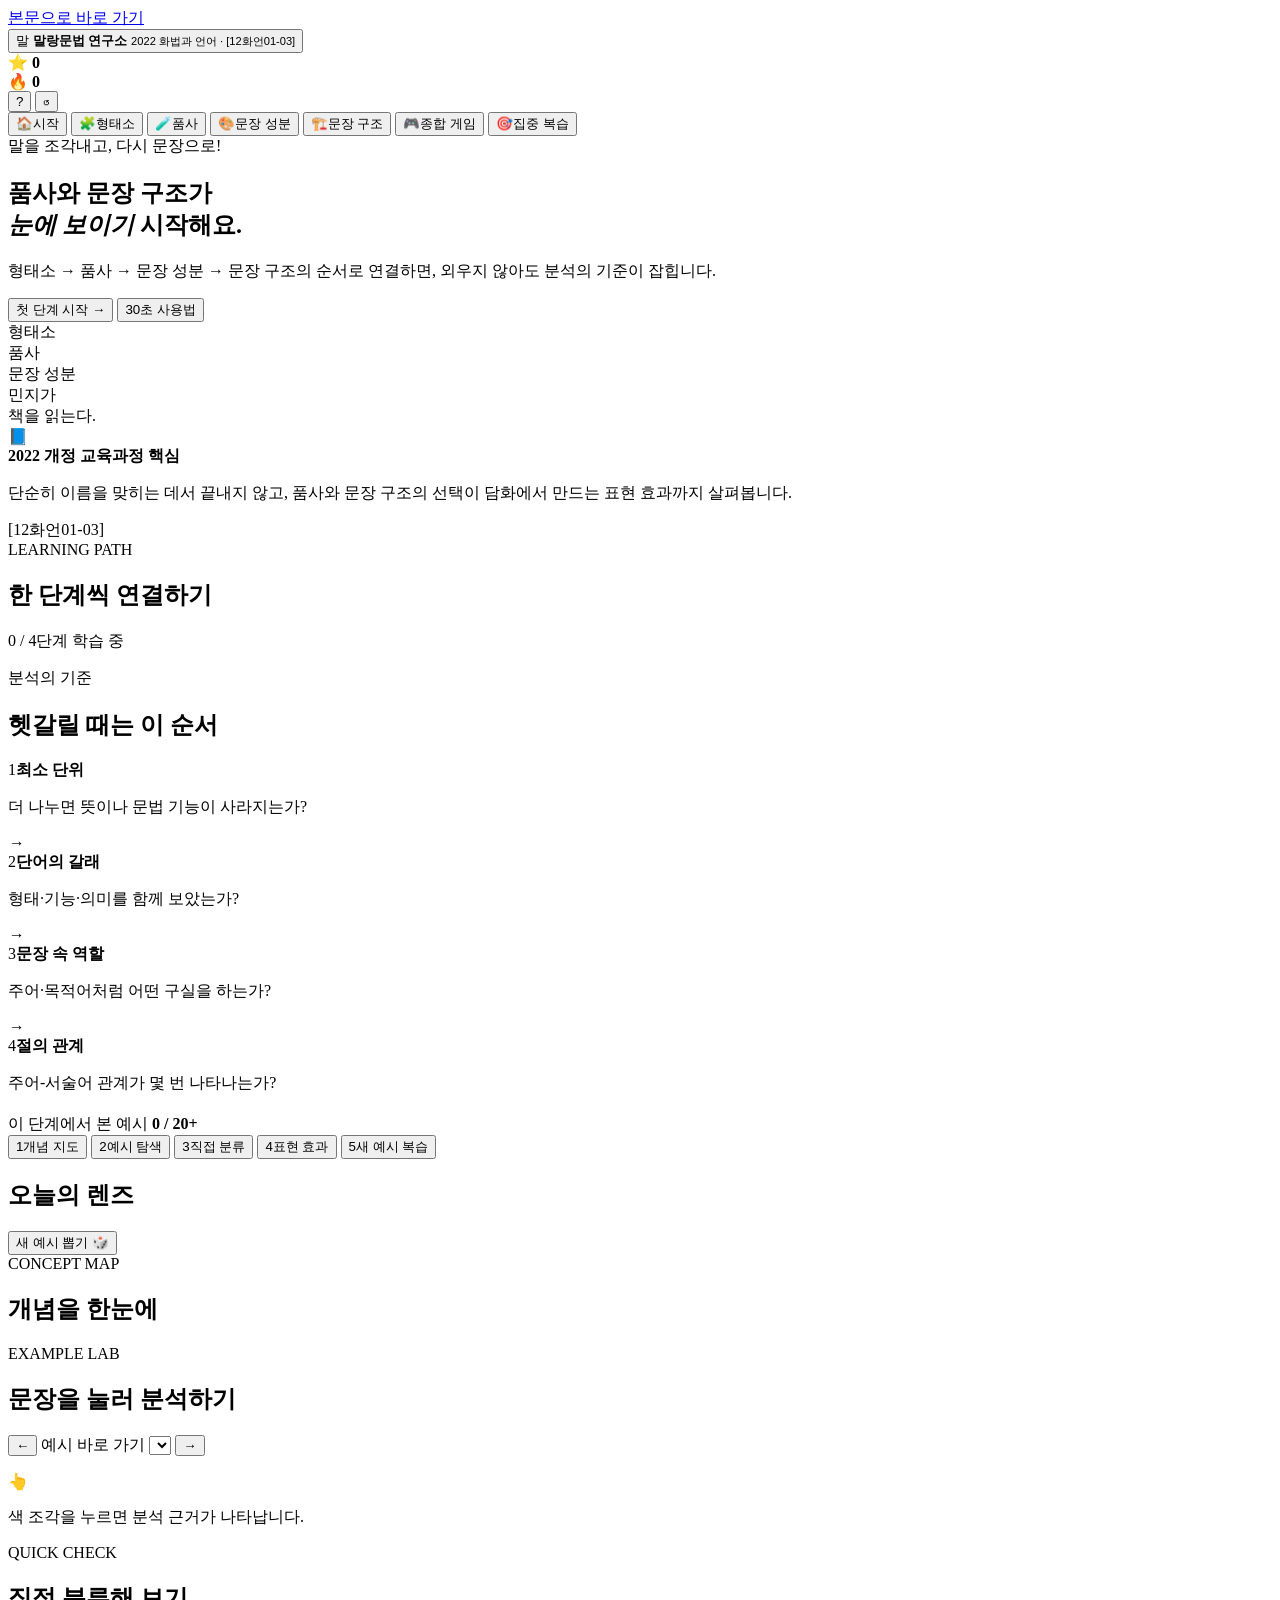
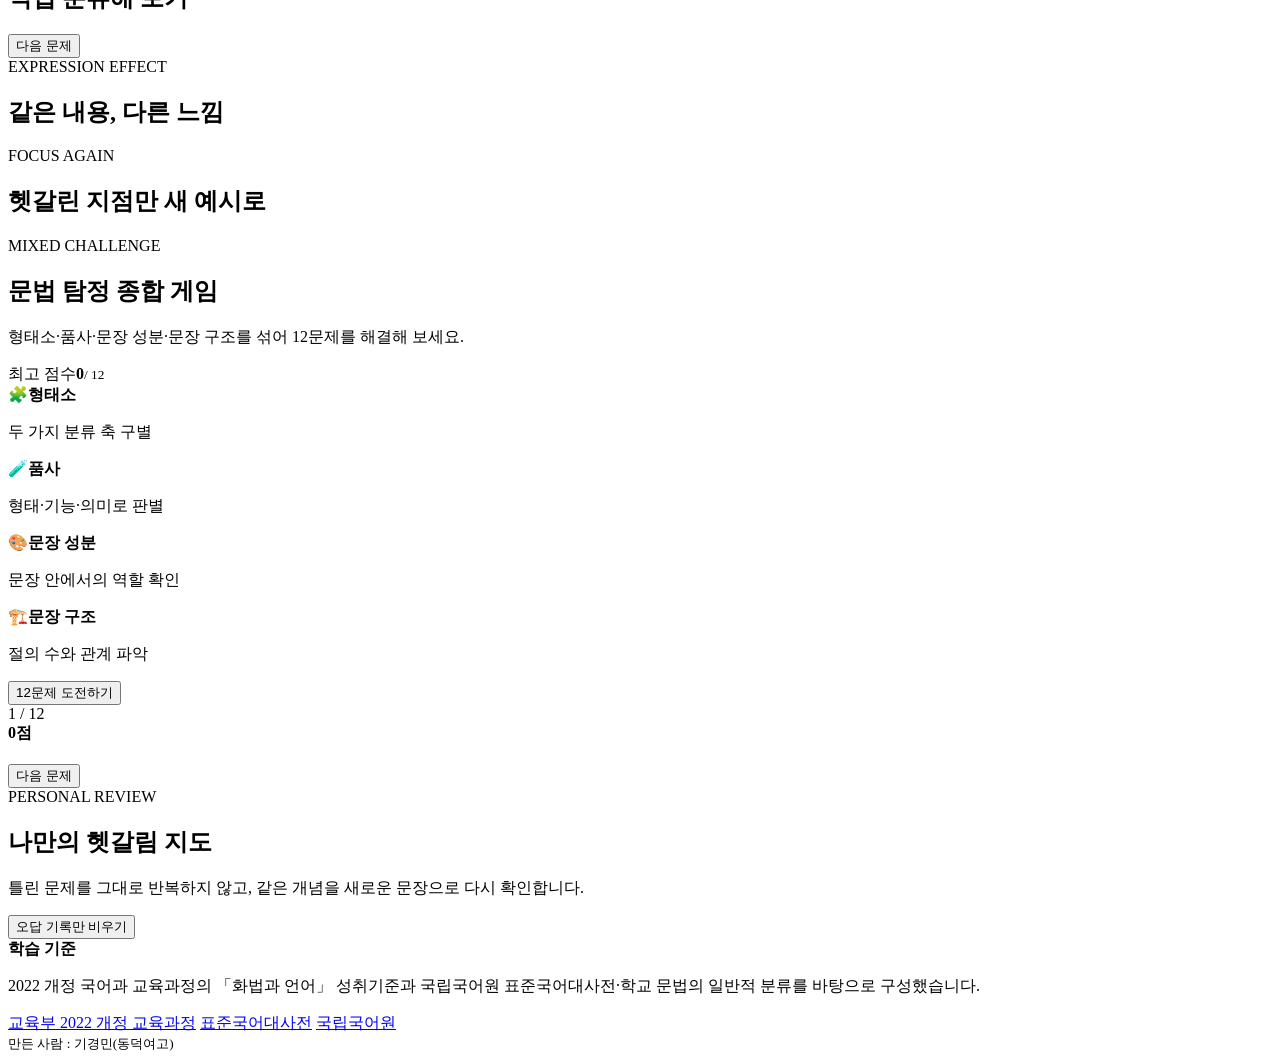
==== korean-grammar-lab/index.html @ 830d1e9d "Add Korean grammar lab interface" ====
<!doctype html>
<html lang="ko">
<head>
  <meta charset="utf-8">
  <meta name="viewport" content="width=device-width, initial-scale=1, viewport-fit=cover">
  <meta name="theme-color" content="#7c5cff">
  <meta name="description" content="2022 개정 교육과정에 맞춰 형태소·품사·문장 성분·문장 구조를 단계별로 익히는 인터랙티브 국어 문법 학습 앱">
  <title>말랑문법 연구소 | 품사와 문장 구조</title>
  <link rel="stylesheet" href="style.css">
  <script src="script.js" defer></script>
</head>
<body>
  <a class="skip-link" href="#mainContent">본문으로 바로 가기</a>

  <div class="app-shell">
    <header class="topbar">
      <button class="brand" type="button" data-view="home" aria-label="말랑문법 연구소 홈으로 이동">
        <span class="brand-mark" aria-hidden="true">말</span>
        <span>
          <strong>말랑문법 연구소</strong>
          <small>2022 화법과 언어 · [12화언01-03]</small>
        </span>
      </button>

      <div class="topbar-actions">
        <div class="mini-stat" aria-label="현재 획득한 별">
          <span aria-hidden="true">⭐</span>
          <strong id="starCount">0</strong>
        </div>
        <div class="mini-stat" aria-label="연속 정답 수">
          <span aria-hidden="true">🔥</span>
          <strong id="streakCount">0</strong>
        </div>
        <button class="icon-button" id="tutorialButton" type="button" aria-label="사용 방법 보기" title="사용 방법">?</button>
        <button class="icon-button" id="resetButton" type="button" aria-label="학습 기록 초기화" title="학습 기록 초기화">↺</button>
      </div>
    </header>

    <nav class="stage-nav" aria-label="학습 단계">
      <button class="stage-tab is-active" type="button" data-view="home">
        <span aria-hidden="true">🏠</span><span>시작</span>
      </button>
      <button class="stage-tab" type="button" data-stage="morpheme">
        <span aria-hidden="true">🧩</span><span>형태소</span>
      </button>
      <button class="stage-tab" type="button" data-stage="pos">
        <span aria-hidden="true">🧪</span><span>품사</span>
      </button>
      <button class="stage-tab" type="button" data-stage="component">
        <span aria-hidden="true">🎨</span><span>문장 성분</span>
      </button>
      <button class="stage-tab" type="button" data-stage="structure">
        <span aria-hidden="true">🏗️</span><span>문장 구조</span>
      </button>
      <button class="stage-tab" type="button" data-view="quiz">
        <span aria-hidden="true">🎮</span><span>종합 게임</span>
      </button>
      <button class="stage-tab" type="button" data-view="review">
        <span aria-hidden="true">🎯</span><span>집중 복습</span>
      </button>
    </nav>

    <main id="mainContent" tabindex="-1">
      <!-- 홈: 학습 목표와 전체 흐름을 짧고 시각적으로 안내합니다. -->
      <section class="view is-visible" id="homeView" data-view-panel="home">
        <div class="hero-card">
          <div class="hero-copy">
            <span class="eyebrow">말을 조각내고, 다시 문장으로!</span>
            <h1>품사와 문장 구조가<br><em>눈에 보이기</em> 시작해요.</h1>
            <p>형태소 → 품사 → 문장 성분 → 문장 구조의 순서로 연결하면, 외우지 않아도 분석의 기준이 잡힙니다.</p>
            <div class="hero-actions">
              <button class="primary-button" id="startLearningButton" type="button">첫 단계 시작 <span aria-hidden="true">→</span></button>
              <button class="secondary-button" id="openTutorialButton" type="button">30초 사용법</button>
            </div>
          </div>
          <div class="hero-visual" aria-label="형태소가 품사와 문장 성분을 거쳐 문장 구조로 연결되는 그림">
            <div class="orbit orbit-one">형태소</div>
            <div class="orbit orbit-two">품사</div>
            <div class="orbit orbit-three">문장 성분</div>
            <div class="core-sentence">민지가<br>책을 읽는다.</div>
          </div>
        </div>

        <div class="curriculum-banner">
          <span class="banner-icon" aria-hidden="true">📘</span>
          <div>
            <strong>2022 개정 교육과정 핵심</strong>
            <p>단순히 이름을 맞히는 데서 끝내지 않고, 품사와 문장 구조의 선택이 담화에서 만드는 표현 효과까지 살펴봅니다.</p>
          </div>
          <span class="standard-code">[12화언01-03]</span>
        </div>

        <section class="path-section" aria-labelledby="pathTitle">
          <div class="section-heading">
            <div>
              <span class="eyebrow">LEARNING PATH</span>
              <h2 id="pathTitle">한 단계씩 연결하기</h2>
            </div>
            <p id="overallProgressText">0 / 4단계 학습 중</p>
          </div>
          <div class="path-grid" id="pathGrid"></div>
        </section>

        <section class="quick-rules" aria-labelledby="ruleTitle">
          <div class="section-heading compact">
            <div>
              <span class="eyebrow">분석의 기준</span>
              <h2 id="ruleTitle">헷갈릴 때는 이 순서</h2>
            </div>
          </div>
          <div class="rule-flow">
            <article><span>1</span><strong>최소 단위</strong><p>더 나누면 뜻이나 문법 기능이 사라지는가?</p></article>
            <i aria-hidden="true">→</i>
            <article><span>2</span><strong>단어의 갈래</strong><p>형태·기능·의미를 함께 보았는가?</p></article>
            <i aria-hidden="true">→</i>
            <article><span>3</span><strong>문장 속 역할</strong><p>주어·목적어처럼 어떤 구실을 하는가?</p></article>
            <i aria-hidden="true">→</i>
            <article><span>4</span><strong>절의 관계</strong><p>주어-서술어 관계가 몇 번 나타나는가?</p></article>
          </div>
        </section>
      </section>

      <!-- 개별 학습 단계: 내용은 script.js의 검증된 데이터로 동적 렌더링됩니다. -->
      <section class="view" id="stageView" data-view-panel="stage" aria-live="polite">
        <div class="stage-hero">
          <div>
            <span class="stage-kicker" id="stageKicker"></span>
            <h1 id="stageTitle"></h1>
            <p id="stageSubtitle"></p>
          </div>
          <div class="stage-progress-card">
            <span>이 단계에서 본 예시</span>
            <strong id="stageSeenCount">0 / 20+</strong>
            <div class="progress-track" aria-hidden="true"><span id="stageProgressBar"></span></div>
          </div>
        </div>

        <div class="micro-steps" role="list" aria-label="현재 단계의 학습 순서">
          <button class="micro-step is-active" type="button" data-mode="concept"><span>1</span>개념 지도</button>
          <button class="micro-step" type="button" data-mode="example"><span>2</span>예시 탐색</button>
          <button class="micro-step" type="button" data-mode="practice"><span>3</span>직접 분류</button>
          <button class="micro-step" type="button" data-mode="effect"><span>4</span>표현 효과</button>
          <button class="micro-step" type="button" data-mode="review"><span>5</span>새 예시 복습</button>
        </div>

        <div class="stage-layout">
          <aside class="stage-side-card">
            <span class="side-icon" id="stageIcon" aria-hidden="true"></span>
            <h2>오늘의 렌즈</h2>
            <p id="stageLens"></p>
            <div class="stage-checklist" id="stageChecklist"></div>
            <button class="secondary-button full-width" id="randomExampleButton" type="button">새 예시 뽑기 🎲</button>
          </aside>

          <div class="stage-main-card">
            <section class="mode-panel is-visible" id="conceptPanel" data-mode-panel="concept">
              <div class="panel-heading">
                <div><span class="eyebrow">CONCEPT MAP</span><h2>개념을 한눈에</h2></div>
                <span class="example-count-badge" id="conceptCountBadge"></span>
              </div>
              <div id="conceptMap"></div>
            </section>

            <section class="mode-panel" id="examplePanel" data-mode-panel="example">
              <div class="panel-heading">
                <div><span class="eyebrow">EXAMPLE LAB</span><h2>문장을 눌러 분석하기</h2></div>
                <span class="example-count-badge" id="examplePosition"></span>
              </div>

              <div class="example-toolbar">
                <button class="icon-button light" id="prevExampleButton" type="button" aria-label="이전 예시">←</button>
                <label class="example-select-label">예시 바로 가기
                  <select id="exampleSelect" aria-label="예시 선택"></select>
                </label>
                <button class="icon-button light" id="nextExampleButton" type="button" aria-label="다음 예시">→</button>
              </div>

              <article class="analysis-card">
                <p class="focus-prompt" id="examplePrompt"></p>
                <div class="sentence-display" id="sentenceDisplay"></div>
                <div class="token-legend" id="tokenLegend"></div>
                <div class="analysis-feedback" id="analysisFeedback" aria-live="polite">
                  <span aria-hidden="true">👆</span>
                  <p>색 조각을 누르면 분석 근거가 나타납니다.</p>
                </div>
              </article>
            </section>

            <section class="mode-panel" id="practicePanel" data-mode-panel="practice">
              <div class="panel-heading">
                <div><span class="eyebrow">QUICK CHECK</span><h2>직접 분류해 보기</h2></div>
                <span class="example-count-badge" id="practiceProgress"></span>
              </div>
              <div class="practice-card">
                <span class="question-tag" id="practiceTag"></span>
                <h3 id="practiceQuestion"></h3>
                <div class="question-target" id="practiceTarget"></div>
                <div class="option-grid" id="practiceOptions"></div>
                <div class="answer-feedback" id="practiceFeedback" aria-live="polite"></div>
                <button class="primary-button is-hidden" id="nextPracticeButton" type="button">다음 문제</button>
              </div>
            </section>

            <section class="mode-panel" id="effectPanel" data-mode-panel="effect">
              <div class="panel-heading">
                <div><span class="eyebrow">EXPRESSION EFFECT</span><h2>같은 내용, 다른 느낌</h2></div>
              </div>
              <div class="effect-deck" id="effectDeck"></div>
            </section>

            <section class="mode-panel" id="stageReviewPanel" data-mode-panel="review">
              <div class="panel-heading">
                <div><span class="eyebrow">FOCUS AGAIN</span><h2>헷갈린 지점만 새 예시로</h2></div>
              </div>
              <div id="stageReviewContent"></div>
            </section>
          </div>
        </div>
      </section>

      <!-- 종합 게임: 네 영역에서 무작위로 출제하고 영역별 성취도를 분석합니다. -->
      <section class="view" id="quizView" data-view-panel="quiz">
        <div class="quiz-hero">
          <div>
            <span class="eyebrow">MIXED CHALLENGE</span>
            <h1>문법 탐정 종합 게임</h1>
            <p>형태소·품사·문장 성분·문장 구조를 섞어 12문제를 해결해 보세요.</p>
          </div>
          <div class="quiz-score-orbit"><span>최고 점수</span><strong id="bestScore">0</strong><small>/ 12</small></div>
        </div>

        <div class="quiz-shell">
          <div class="quiz-start" id="quizStartPanel">
            <div class="mission-grid">
              <article><span>🧩</span><strong>형태소</strong><p>두 가지 분류 축 구별</p></article>
              <article><span>🧪</span><strong>품사</strong><p>형태·기능·의미로 판별</p></article>
              <article><span>🎨</span><strong>문장 성분</strong><p>문장 안에서의 역할 확인</p></article>
              <article><span>🏗️</span><strong>문장 구조</strong><p>절의 수와 관계 파악</p></article>
            </div>
            <button class="primary-button large" id="startQuizButton" type="button">12문제 도전하기</button>
          </div>

          <div class="quiz-play is-hidden" id="quizPlayPanel">
            <div class="quiz-topline">
              <span id="quizNumber">1 / 12</span>
              <div class="progress-track"><span id="quizProgressBar"></span></div>
              <strong id="quizLiveScore">0점</strong>
            </div>
            <div class="practice-card quiz-card">
              <span class="question-tag" id="quizTag"></span>
              <h2 id="quizQuestion"></h2>
              <div class="question-target" id="quizTarget"></div>
              <div class="option-grid" id="quizOptions"></div>
              <div class="answer-feedback" id="quizFeedback" aria-live="polite"></div>
              <button class="primary-button is-hidden" id="nextQuizButton" type="button">다음 문제</button>
            </div>
          </div>

          <div class="quiz-result is-hidden" id="quizResultPanel"></div>
        </div>
      </section>

      <!-- 집중 복습: 오답 기록이 있으면 같은 개념의 '다른 예시'를 우선 제공합니다. -->
      <section class="view" id="reviewView" data-view-panel="review">
        <div class="review-hero">
          <div>
            <span class="eyebrow">PERSONAL REVIEW</span>
            <h1>나만의 헷갈림 지도</h1>
            <p>틀린 문제를 그대로 반복하지 않고, 같은 개념을 새로운 문장으로 다시 확인합니다.</p>
          </div>
          <button class="secondary-button" id="clearWrongButton" type="button">오답 기록만 비우기</button>
        </div>
        <div class="review-dashboard" id="reviewDashboard"></div>
      </section>
    </main>

    <footer class="app-footer">
      <div>
        <strong>학습 기준</strong>
        <p>2022 개정 국어과 교육과정의 「화법과 언어」 성취기준과 국립국어원 표준국어대사전·학교 문법의 일반적 분류를 바탕으로 구성했습니다.</p>
      </div>
      <div class="source-links">
        <a href="https://www.moe.go.kr/boardCnts/viewRenew.do?boardID=294&boardSeq=93459" target="_blank" rel="noreferrer">교육부 2022 개정 교육과정</a>
        <a href="https://stdict.korean.go.kr/" target="_blank" rel="noreferrer">표준국어대사전</a>
        <a href="https://www.korean.go.kr/" target="_blank" rel="noreferrer">국립국어원</a>
      </div>
      <small>만든 사람 : 기경민(동덕여고)</small>
    </footer>
  </div>

  <dialog class="tutorial-dialog" id="tutorialDialog">
    <form method="dialog">
      <button class="dialog-close" value="close" aria-label="닫기">×</button>
      <span class="eyebrow">30초 사용법</span>
      <h2>외우기보다 ‘판별 과정’을 익혀요.</h2>
      <ol class="tutorial-list">
        <li><span>1</span><div><strong>개념 지도</strong><p>분류 기준과 큰 관계를 먼저 봅니다.</p></div></li>
        <li><span>2</span><div><strong>예시 탐색</strong><p>색 조각을 눌러 분석 근거를 확인합니다.</p></div></li>
        <li><span>3</span><div><strong>직접 분류</strong><p>답을 고르면 즉시 왜 맞고 틀렸는지 알려 줍니다.</p></div></li>
        <li><span>4</span><div><strong>표현 효과</strong><p>문법 선택이 문장의 느낌을 어떻게 바꾸는지 비교합니다.</p></div></li>
        <li><span>5</span><div><strong>집중 복습</strong><p>오답과 같은 개념을 새로운 예시로 다시 만납니다.</p></div></li>
      </ol>
      <button class="primary-button full-width" value="close">알겠어요, 시작!</button>
    </form>
  </dialog>

  <div class="toast" id="toast" role="status" aria-live="polite"></div>
</body>
</html>
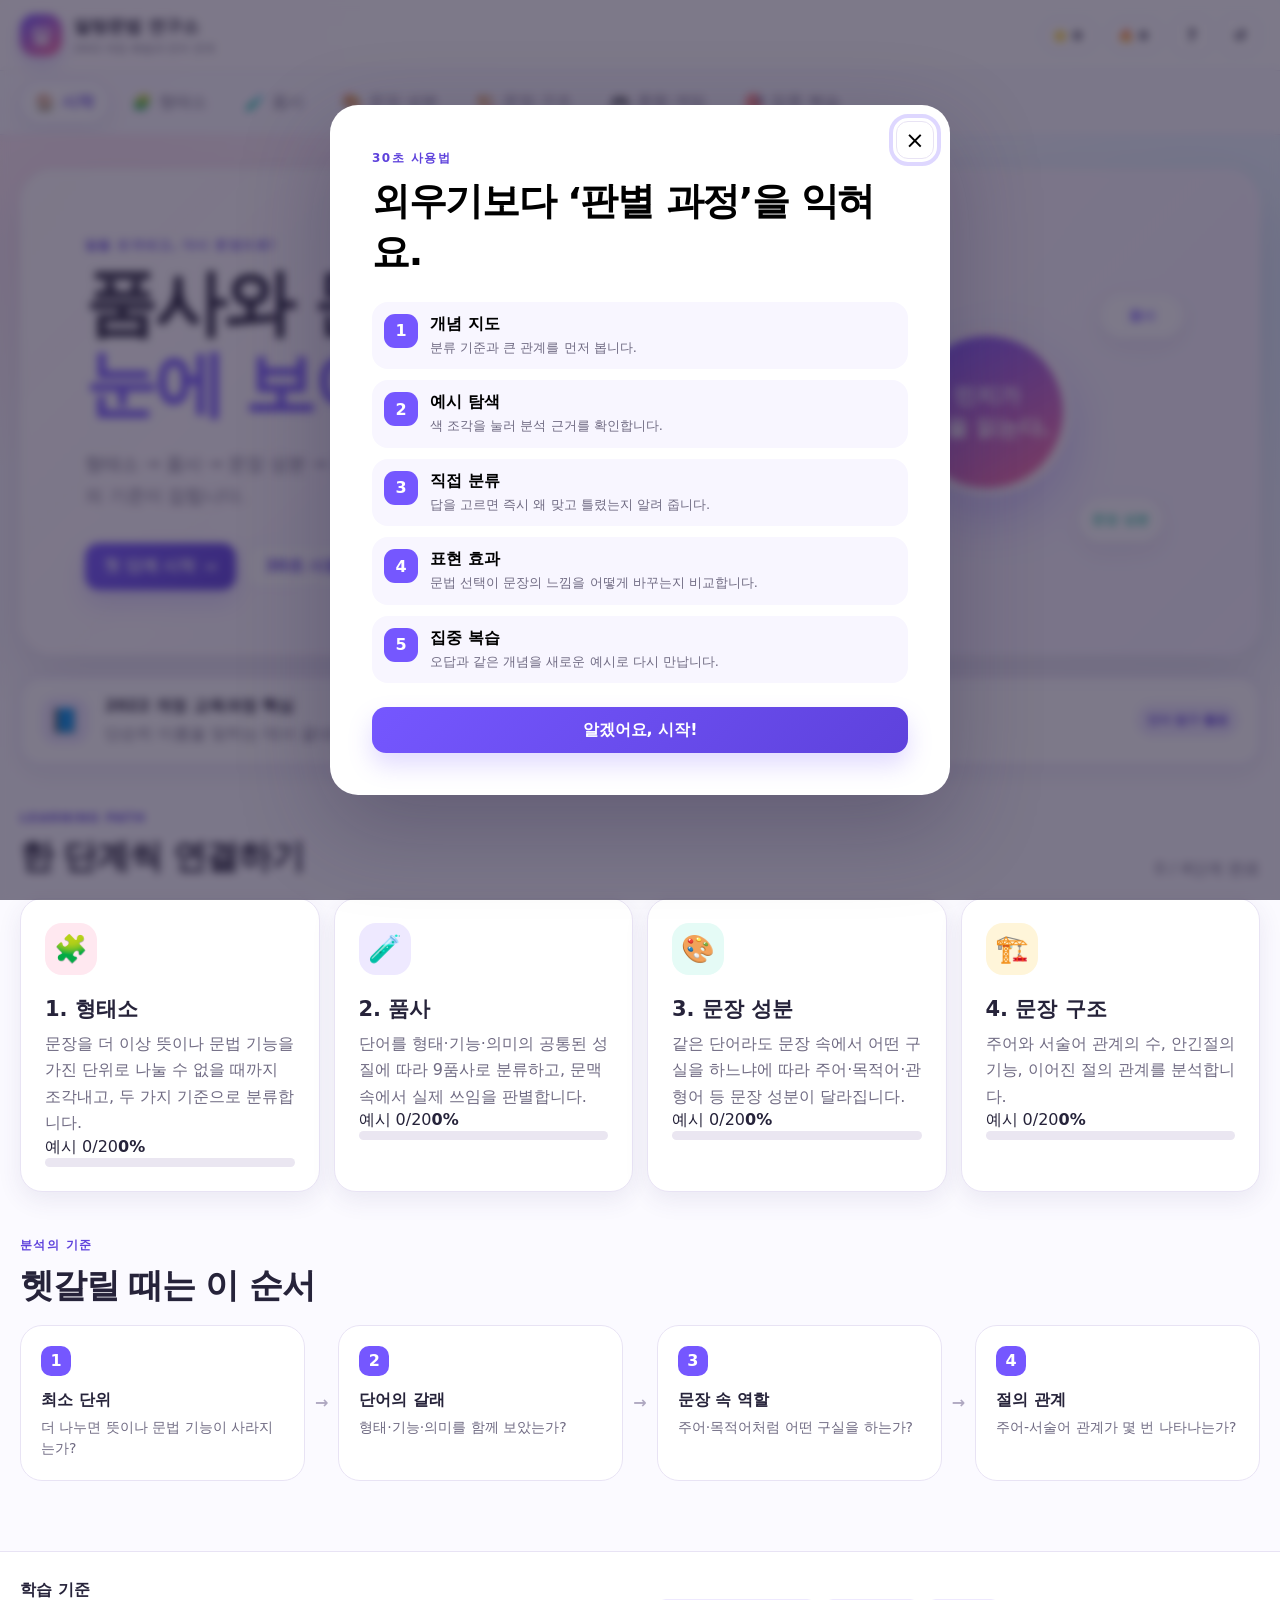
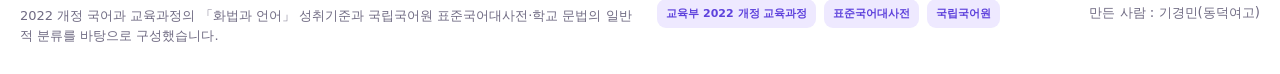
==== commit 51461d3d: "Refresh grammar app script cache" ====
--- a/korean-grammar-lab/index.html
+++ b/korean-grammar-lab/index.html
@@ -7,7 +7,7 @@
   <meta name="description" content="2022 개정 교육과정에 맞춰 형태소·품사·문장 성분·문장 구조를 단계별로 익히는 인터랙티브 국어 문법 학습 앱">
   <title>말랑문법 연구소 | 품사와 문장 구조</title>
   <link rel="stylesheet" href="style.css">
-  <script src="script.js" defer></script>
+  <script src="script.js?v=20260729-2" defer></script>
 </head>
 <body>
   <a class="skip-link" href="#mainContent">본문으로 바로 가기</a>
--- a/korean-grammar-lab/style.css
+++ b/korean-grammar-lab/style.css
@@ -0,0 +1,263 @@
+/* 개별 학습 단계·게임·복습·반응형 화면 스타일 */
+/* ---------- 개별 학습 단계 ---------- */
+.stage-hero, .quiz-hero, .review-hero {
+  display: flex;
+  align-items: center;
+  justify-content: space-between;
+  gap: 24px;
+  padding: clamp(24px, 4vw, 42px);
+  border: 1px solid rgba(255,255,255,.9);
+  border-radius: var(--radius-lg);
+  background: linear-gradient(135deg, white, var(--stage-soft, var(--lavender)));
+  box-shadow: var(--shadow-lg);
+}
+.stage-kicker { display: inline-flex; margin-bottom: 9px; color: var(--stage-accent, var(--purple)); font-size: 13px; font-weight: 900; }
+.stage-hero h1, .quiz-hero h1, .review-hero h1 { font-size: clamp(34px, 5vw, 58px); }
+.stage-hero p, .quiz-hero p, .review-hero p { max-width: 720px; margin: 14px 0 0; color: var(--muted); line-height: 1.75; }
+.stage-progress-card { flex: 0 0 210px; padding: 18px; border: 1px solid rgba(255,255,255,.9); border-radius: 20px; background: rgba(255,255,255,.76); }
+.stage-progress-card span { color: var(--muted); font-size: 12px; }
+.stage-progress-card strong { display: block; margin: 5px 0 12px; font-size: 22px; }
+.progress-track { width: 100%; height: 9px; overflow: hidden; border-radius: 999px; background: #eae6f1; }
+.progress-track > span { display: block; width: 0; height: 100%; border-radius: inherit; background: linear-gradient(90deg, var(--stage-accent, var(--purple)), var(--pink)); transition: width .35s ease; }
+
+.micro-steps { display: flex; gap: 8px; margin: 20px 0; overflow-x: auto; padding: 3px; scrollbar-width: none; }
+.micro-steps::-webkit-scrollbar { display: none; }
+.micro-step { flex: 1 0 140px; display: flex; align-items: center; justify-content: center; gap: 7px; padding: 12px 10px; border: 1px solid var(--line); border-radius: 15px; background: rgba(255,255,255,.82); color: var(--muted); cursor: pointer; }
+.micro-step span { display: grid; width: 24px; height: 24px; place-items: center; border-radius: 8px; background: #efecf5; font-size: 12px; font-weight: 900; }
+.micro-step.is-active { border-color: var(--stage-accent, var(--purple)); color: var(--stage-accent, var(--purple)); background: white; font-weight: 850; box-shadow: var(--shadow-sm); }
+.micro-step.is-active span { color: white; background: var(--stage-accent, var(--purple)); }
+
+.stage-layout { display: grid; grid-template-columns: 260px 1fr; align-items: start; gap: 18px; }
+.stage-side-card, .stage-main-card {
+  border: 1px solid var(--line);
+  border-radius: var(--radius-md);
+  background: rgba(255,255,255,.9);
+  box-shadow: var(--shadow-sm);
+}
+.stage-side-card { position: sticky; top: 146px; padding: 22px; }
+.side-icon { display: grid; width: 58px; height: 58px; place-items: center; border-radius: 18px; background: var(--stage-soft, var(--lavender)); font-size: 30px; }
+.stage-side-card h2 { margin: 18px 0 8px; font-size: 20px; }
+.stage-side-card > p { margin: 0; color: var(--muted); line-height: 1.65; }
+.stage-checklist { display: grid; gap: 9px; margin: 18px 0; }
+.stage-check { display: flex; align-items: flex-start; gap: 9px; padding: 10px; border-radius: 13px; background: var(--surface-soft); font-size: 13px; line-height: 1.45; }
+.stage-check span { color: var(--stage-accent, var(--purple)); font-weight: 900; }
+.stage-main-card { min-height: 620px; padding: clamp(20px, 3vw, 32px); }
+
+.mode-panel { display: none; animation: panel-in .25s ease both; }
+.mode-panel.is-visible { display: block; }
+@keyframes panel-in { from { opacity: 0; transform: translateX(7px); } to { opacity: 1; transform: none; } }
+.example-count-badge { padding: 7px 10px; border-radius: 999px; color: var(--stage-accent, var(--purple)); background: var(--stage-soft, var(--lavender)); font-size: 12px; font-weight: 900; }
+
+.concept-intro { margin: -5px 0 18px; color: var(--muted); line-height: 1.7; }
+.concept-tree { display: grid; gap: 14px; }
+.concept-root { padding: 18px; border-radius: 18px; color: white; background: linear-gradient(135deg, var(--stage-accent, var(--purple)), #4f3ba7); text-align: center; font-size: 18px; font-weight: 900; }
+.concept-branches { display: grid; grid-template-columns: repeat(2, 1fr); gap: 12px; }
+.concept-branch { padding: 18px; border: 1px solid var(--line); border-radius: 18px; background: white; }
+.concept-branch h3 { display: flex; align-items: center; gap: 8px; margin: 0 0 12px; font-size: 17px; }
+.concept-branch h3 span { display: grid; width: 30px; height: 30px; place-items: center; border-radius: 10px; background: var(--stage-soft, var(--lavender)); }
+.concept-branch p { margin: 0 0 12px; color: var(--muted); font-size: 14px; line-height: 1.6; }
+.concept-chip-wrap { display: flex; flex-wrap: wrap; gap: 7px; }
+.concept-chip { padding: 7px 10px; border-radius: 999px; background: var(--surface-soft); font-size: 12px; font-weight: 800; }
+.concept-note { margin-top: 14px; padding: 14px 16px; border-left: 5px solid var(--yellow); border-radius: 14px; background: var(--yellow-soft); font-size: 14px; line-height: 1.6; }
+
+.example-toolbar { display: grid; grid-template-columns: auto 1fr auto; align-items: end; gap: 10px; margin-bottom: 14px; }
+.example-select-label { display: grid; gap: 6px; color: var(--muted); font-size: 11px; font-weight: 800; }
+.example-select-label select { width: 100%; min-height: 42px; padding: 8px 12px; border: 1px solid var(--line); border-radius: 12px; color: var(--ink); background: white; }
+.analysis-card { padding: clamp(18px, 3vw, 28px); border: 1px solid var(--line); border-radius: 24px; background: linear-gradient(145deg, white, #fcfbff); }
+.focus-prompt { margin: 0 0 13px; color: var(--muted); font-size: 14px; }
+.sentence-display { display: flex; flex-wrap: wrap; align-items: center; justify-content: center; gap: 8px; min-height: 150px; padding: 28px 14px; border-radius: 20px; background: var(--surface-soft); }
+.token-button {
+  position: relative;
+  display: inline-flex;
+  flex-direction: column;
+  align-items: center;
+  gap: 5px;
+  min-width: 64px;
+  padding: 13px 12px 10px;
+  border: 2px solid transparent;
+  border-radius: 15px;
+  background: white;
+  box-shadow: 0 6px 16px rgba(56,43,95,.08);
+  cursor: pointer;
+  transition: transform .16s ease, border-color .16s ease;
+}
+.token-button:hover { transform: translateY(-3px); }
+.token-button.is-selected { border-color: var(--token-color); transform: translateY(-4px); }
+.token-text { font-size: 19px; font-weight: 900; }
+.token-label { padding: 4px 7px; border-radius: 999px; color: var(--token-color); background: color-mix(in srgb, var(--token-color) 12%, white); font-size: 10px; font-weight: 900; }
+.token-legend { display: flex; flex-wrap: wrap; justify-content: center; gap: 8px; margin: 14px 0; }
+.legend-item { display: inline-flex; align-items: center; gap: 6px; color: var(--muted); font-size: 12px; }
+.legend-item i { width: 10px; height: 10px; border-radius: 50%; background: var(--legend-color); }
+.analysis-feedback { display: flex; align-items: flex-start; gap: 12px; min-height: 82px; padding: 16px; border-radius: 17px; background: white; box-shadow: inset 0 0 0 1px var(--line); }
+.analysis-feedback > span { display: grid; width: 34px; height: 34px; flex: 0 0 auto; place-items: center; border-radius: 12px; background: var(--stage-soft, var(--lavender)); }
+.analysis-feedback p { margin: 0; color: var(--muted); line-height: 1.65; }
+.analysis-feedback strong { color: var(--ink); }
+
+.practice-card { padding: clamp(20px, 4vw, 36px); border: 1px solid var(--line); border-radius: 24px; background: linear-gradient(145deg, white, var(--surface-soft)); text-align: center; }
+.question-tag { display: inline-flex; padding: 7px 10px; border-radius: 999px; color: var(--stage-accent, var(--purple)); background: var(--stage-soft, var(--lavender)); font-size: 12px; font-weight: 900; }
+.practice-card h3, .quiz-card h2 { margin: 18px auto 14px; max-width: 720px; line-height: 1.45; }
+.question-target { display: inline-flex; max-width: 100%; margin: 7px auto 22px; padding: 15px 20px; border: 2px dashed #d8cff5; border-radius: 18px; background: white; font-size: clamp(20px, 3vw, 28px); font-weight: 900; line-height: 1.45; }
+.option-grid { display: grid; grid-template-columns: repeat(2, 1fr); gap: 10px; max-width: 760px; margin: 0 auto; }
+.option-button { min-height: 54px; padding: 12px 14px; border: 1px solid #ddd7e9; border-radius: 15px; background: white; cursor: pointer; font-weight: 800; transition: .17s ease; }
+.option-button:hover:not(:disabled) { transform: translateY(-2px); border-color: var(--stage-accent, var(--purple)); color: var(--stage-accent, var(--purple)); box-shadow: var(--shadow-sm); }
+.option-button:disabled { cursor: default; }
+.option-button.is-correct { border-color: var(--success); color: var(--success); background: #e9fbf5; }
+.option-button.is-wrong { border-color: var(--danger); color: var(--danger); background: #fff0f3; }
+.answer-feedback { display: none; max-width: 760px; margin: 14px auto; padding: 14px 16px; border-radius: 15px; text-align: left; line-height: 1.6; }
+.answer-feedback.is-visible { display: block; }
+.answer-feedback.correct { color: #147d60; background: #e9fbf5; }
+.answer-feedback.wrong { color: #b33954; background: #fff0f3; }
+.is-hidden { display: none !important; }
+
+.effect-deck { display: grid; gap: 14px; }
+.effect-card { padding: 20px; border: 1px solid var(--line); border-radius: 20px; background: white; }
+.effect-card h3 { margin: 0 0 14px; font-size: 16px; }
+.effect-compare { display: grid; grid-template-columns: 1fr auto 1fr; align-items: stretch; gap: 10px; }
+.effect-sentence { padding: 17px; border-radius: 16px; background: var(--surface-soft); font-size: 17px; font-weight: 800; line-height: 1.55; }
+.effect-arrow { align-self: center; color: var(--stage-accent, var(--purple)); font-weight: 900; }
+.effect-note { margin: 13px 0 0; color: var(--muted); line-height: 1.65; }
+
+.review-empty, .review-cards { min-height: 320px; }
+.review-empty { display: grid; place-items: center; padding: 30px; border: 2px dashed var(--line); border-radius: 22px; text-align: center; }
+.review-empty span { font-size: 48px; }
+.review-empty h3 { margin: 12px 0 5px; }
+.review-empty p { max-width: 560px; margin: 0; color: var(--muted); line-height: 1.65; }
+.focus-card { padding: 18px; border: 1px solid var(--line); border-radius: 18px; background: white; }
+.focus-card + .focus-card { margin-top: 10px; }
+.focus-card-top { display: flex; justify-content: space-between; gap: 10px; margin-bottom: 10px; }
+.focus-card h3 { margin: 0; }
+.focus-card p { margin: 6px 0 0; color: var(--muted); line-height: 1.6; }
+
+/* ---------- 종합 게임과 복습 대시보드 ---------- */
+.quiz-hero { --stage-soft: var(--yellow-soft); }
+.quiz-score-orbit { display: grid; width: 138px; height: 138px; flex: 0 0 auto; place-items: center; padding: 20px; border: 9px solid white; border-radius: 50%; color: white; background: linear-gradient(145deg, var(--yellow), var(--pink)); box-shadow: var(--shadow-lg); text-align: center; }
+.quiz-score-orbit span, .quiz-score-orbit small { font-size: 12px; }
+.quiz-score-orbit strong { font-size: 38px; line-height: 1; }
+.quiz-shell { margin-top: 20px; padding: clamp(20px, 4vw, 36px); border: 1px solid var(--line); border-radius: var(--radius-lg); background: rgba(255,255,255,.9); box-shadow: var(--shadow-sm); }
+.quiz-start { text-align: center; }
+.mission-grid { display: grid; grid-template-columns: repeat(4, 1fr); gap: 12px; margin-bottom: 24px; }
+.mission-grid article { padding: 22px 14px; border: 1px solid var(--line); border-radius: 20px; background: var(--surface-soft); }
+.mission-grid span { display: block; margin-bottom: 10px; font-size: 30px; }
+.mission-grid strong { display: block; }
+.mission-grid p { margin: 6px 0 0; color: var(--muted); font-size: 13px; }
+.quiz-topline { display: grid; grid-template-columns: auto 1fr auto; align-items: center; gap: 14px; margin-bottom: 16px; }
+.quiz-topline span, .quiz-topline strong { font-size: 13px; }
+.quiz-result { padding: 12px; text-align: center; }
+.result-score { display: grid; width: 170px; height: 170px; place-items: center; margin: 0 auto 18px; border-radius: 50%; color: white; background: linear-gradient(145deg, var(--purple), var(--pink)); box-shadow: var(--shadow-lg); }
+.result-score strong { display: block; font-size: 48px; line-height: 1; }
+.result-score span { display: block; font-size: 13px; }
+.result-analysis { display: grid; grid-template-columns: repeat(4, 1fr); gap: 10px; margin: 22px 0; }
+.result-analysis article { padding: 16px; border: 1px solid var(--line); border-radius: 17px; background: var(--surface-soft); }
+.result-analysis strong { display: block; margin-bottom: 5px; }
+.result-analysis span { color: var(--muted); font-size: 13px; }
+.result-actions { display: flex; justify-content: center; flex-wrap: wrap; gap: 9px; }
+
+.review-hero { --stage-soft: var(--mint-soft); }
+.review-dashboard { display: grid; grid-template-columns: 1fr 1.6fr; gap: 18px; margin-top: 20px; }
+.review-summary, .review-list { padding: 24px; border: 1px solid var(--line); border-radius: var(--radius-md); background: rgba(255,255,255,.9); box-shadow: var(--shadow-sm); }
+.review-summary h2, .review-list h2 { margin: 0 0 14px; }
+.weakness-list { display: grid; gap: 10px; }
+.weakness-row { display: grid; grid-template-columns: 76px 1fr 32px; align-items: center; gap: 9px; font-size: 13px; }
+.weakness-bar { height: 9px; overflow: hidden; border-radius: 999px; background: #ece9f2; }
+.weakness-bar span { display: block; height: 100%; border-radius: inherit; background: linear-gradient(90deg, var(--pink), var(--purple)); }
+.review-question-card { padding: 18px; border: 1px solid var(--line); border-radius: 18px; background: var(--surface-soft); }
+.review-question-card + .review-question-card { margin-top: 10px; }
+.review-question-card .meta { display: flex; justify-content: space-between; gap: 12px; color: var(--muted); font-size: 12px; }
+.review-question-card h3 { margin: 10px 0 6px; font-size: 17px; }
+.review-question-card p { margin: 0; color: var(--muted); line-height: 1.6; }
+.review-question-card button { margin-top: 13px; }
+
+.app-footer {
+  display: grid;
+  grid-template-columns: 1.5fr 1fr auto;
+  align-items: center;
+  gap: 22px;
+  padding: 28px max(18px, calc((100vw - var(--max-width)) / 2));
+  border-top: 1px solid var(--line);
+  background: white;
+}
+.app-footer strong { display: block; margin-bottom: 5px; }
+.app-footer p { margin: 0; color: var(--muted); font-size: 13px; line-height: 1.55; }
+.source-links { display: flex; flex-wrap: wrap; gap: 8px; }
+.source-links a { padding: 7px 9px; border-radius: 9px; color: var(--purple-dark); background: var(--lavender); font-size: 11px; font-weight: 800; text-decoration: none; }
+.app-footer small { color: var(--muted); white-space: nowrap; }
+
+.tutorial-dialog { width: min(620px, calc(100% - 28px)); padding: 0; border: 0; border-radius: 28px; box-shadow: 0 30px 90px rgba(39,29,71,.3); }
+.tutorial-dialog::backdrop { background: rgba(31,25,52,.58); backdrop-filter: blur(4px); }
+.tutorial-dialog form { position: relative; padding: clamp(24px, 5vw, 42px); }
+.tutorial-dialog h2 { margin: 0 0 24px; font-size: clamp(26px, 4vw, 38px); letter-spacing: -.035em; }
+.dialog-close { position: absolute; top: 16px; right: 16px; display: grid; width: 38px; height: 38px; place-items: center; border: 1px solid var(--line); border-radius: 12px; background: white; cursor: pointer; font-size: 23px; }
+.tutorial-list { display: grid; gap: 11px; margin: 0 0 24px; padding: 0; list-style: none; }
+.tutorial-list li { display: flex; gap: 12px; padding: 12px; border-radius: 16px; background: var(--surface-soft); }
+.tutorial-list li > span { display: grid; width: 34px; height: 34px; flex: 0 0 auto; place-items: center; border-radius: 11px; color: white; background: var(--purple); font-weight: 900; }
+.tutorial-list strong { display: block; }
+.tutorial-list p { margin: 3px 0 0; color: var(--muted); font-size: 13px; line-height: 1.5; }
+
+.toast { position: fixed; z-index: 100; left: 50%; bottom: 22px; max-width: calc(100% - 32px); padding: 12px 17px; border-radius: 14px; color: white; background: rgba(38,35,58,.94); box-shadow: var(--shadow-lg); opacity: 0; pointer-events: none; transform: translate(-50%, 18px); transition: .23s ease; }
+.toast.is-visible { opacity: 1; transform: translate(-50%, 0); }
+
+/* ---------- 반응형 ---------- */
+@media (max-width: 980px) {
+  .hero-card { grid-template-columns: 1fr; }
+  .hero-visual { min-height: 270px; }
+  .path-grid { grid-template-columns: repeat(2, 1fr); }
+  .rule-flow { grid-template-columns: repeat(2, 1fr); }
+  .rule-flow > i { display: none; }
+  .stage-layout { grid-template-columns: 1fr; }
+  .stage-side-card { position: static; display: grid; grid-template-columns: auto 1fr; column-gap: 15px; }
+  .stage-side-card .full-width, .stage-checklist { grid-column: 1 / -1; }
+  .mission-grid, .result-analysis { grid-template-columns: repeat(2, 1fr); }
+  .review-dashboard { grid-template-columns: 1fr; }
+  .app-footer { grid-template-columns: 1fr; }
+}
+
+@media (max-width: 720px) {
+  .topbar { padding-block: 10px; }
+  .brand small { display: none; }
+  .brand-mark { width: 38px; height: 38px; }
+  .mini-stat { min-width: auto; padding: 8px; }
+  .stage-nav { top: 59px; }
+  main { width: min(100% - 24px, var(--max-width)); padding-top: 22px; }
+  .hero-card { min-height: auto; padding: 28px 22px; }
+  .hero-copy h1 { font-size: 42px; }
+  .hero-copy > p { font-size: 16px; }
+  .hero-visual { min-height: 240px; }
+  .core-sentence { width: 145px; height: 145px; font-size: 19px; }
+  .curriculum-banner { grid-template-columns: auto 1fr; }
+  .standard-code { grid-column: 2; width: max-content; }
+  .path-grid { grid-template-columns: 1fr; }
+  .rule-flow { grid-template-columns: 1fr; }
+  .stage-hero, .quiz-hero, .review-hero { align-items: flex-start; flex-direction: column; padding: 26px 22px; }
+  .stage-progress-card { width: 100%; flex-basis: auto; }
+  .stage-main-card { padding: 18px 14px; }
+  .concept-branches { grid-template-columns: 1fr; }
+  .sentence-display { justify-content: flex-start; padding: 22px 12px; }
+  .token-button { min-width: 58px; }
+  .option-grid { grid-template-columns: 1fr; }
+  .effect-compare { grid-template-columns: 1fr; }
+  .effect-arrow { transform: rotate(90deg); justify-self: center; }
+  .quiz-score-orbit { width: 118px; height: 118px; }
+  .mission-grid, .result-analysis { grid-template-columns: 1fr 1fr; }
+  .review-hero .secondary-button { width: 100%; }
+}
+
+@media (max-width: 470px) {
+  .brand strong { font-size: 15px; }
+  .topbar-actions .icon-button:first-of-type { display: none; }
+  .stage-tab { padding: 9px 11px; font-size: 13px; }
+  .hero-copy h1 { font-size: 35px; }
+  .hero-actions > * { width: 100%; }
+  .orbit { font-size: 11px; min-width: 70px; }
+  .micro-step { flex-basis: 124px; font-size: 12px; }
+  .stage-side-card { display: block; }
+  .stage-checklist, .stage-side-card .full-width { grid-column: auto; }
+  .example-toolbar { grid-template-columns: auto 1fr auto; }
+  .panel-heading { align-items: flex-start; flex-direction: column; gap: 8px; }
+  .mission-grid, .result-analysis { grid-template-columns: 1fr; }
+  .quiz-topline { grid-template-columns: auto auto; }
+  .quiz-topline .progress-track { grid-column: 1 / -1; grid-row: 2; }
+}
+
+@media (prefers-reduced-motion: reduce) {
+  *, *::before, *::after { scroll-behavior: auto !important; animation-duration: .001ms !important; animation-iteration-count: 1 !important; transition-duration: .001ms !important; }
+}
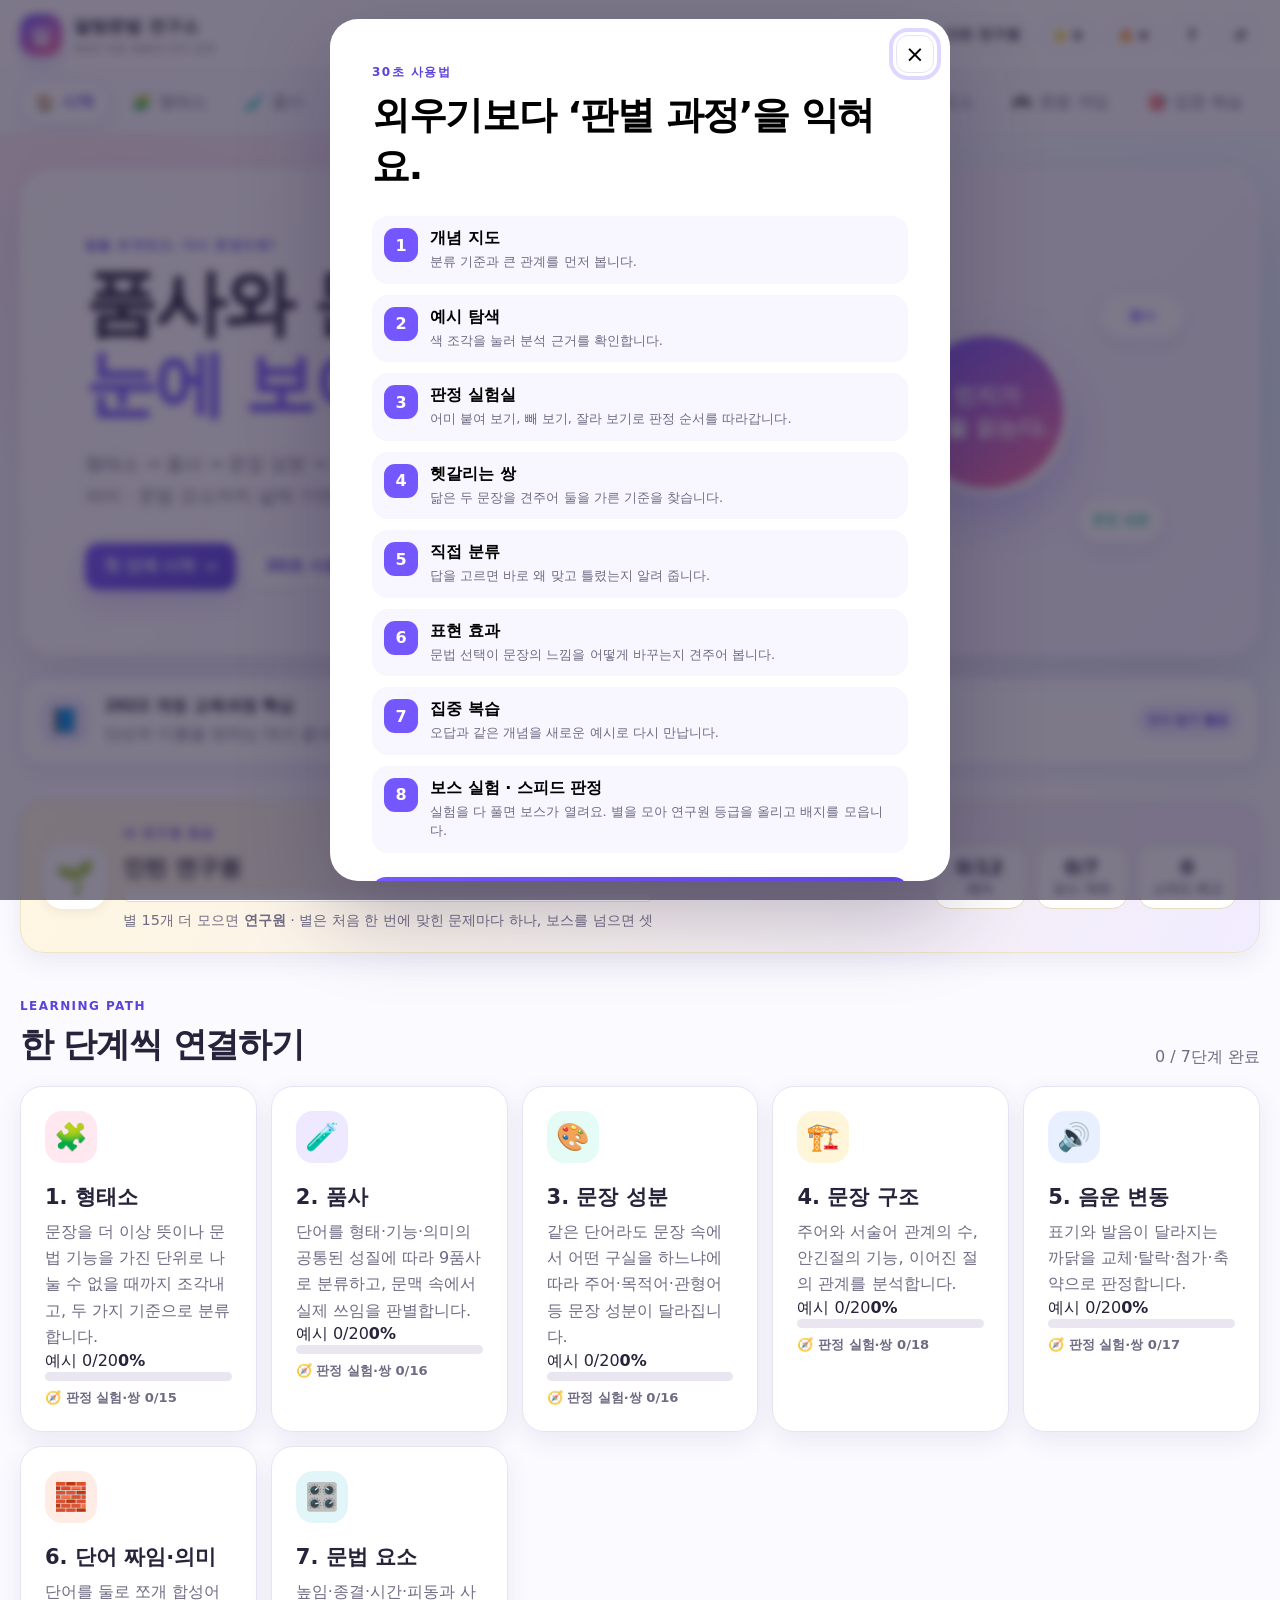
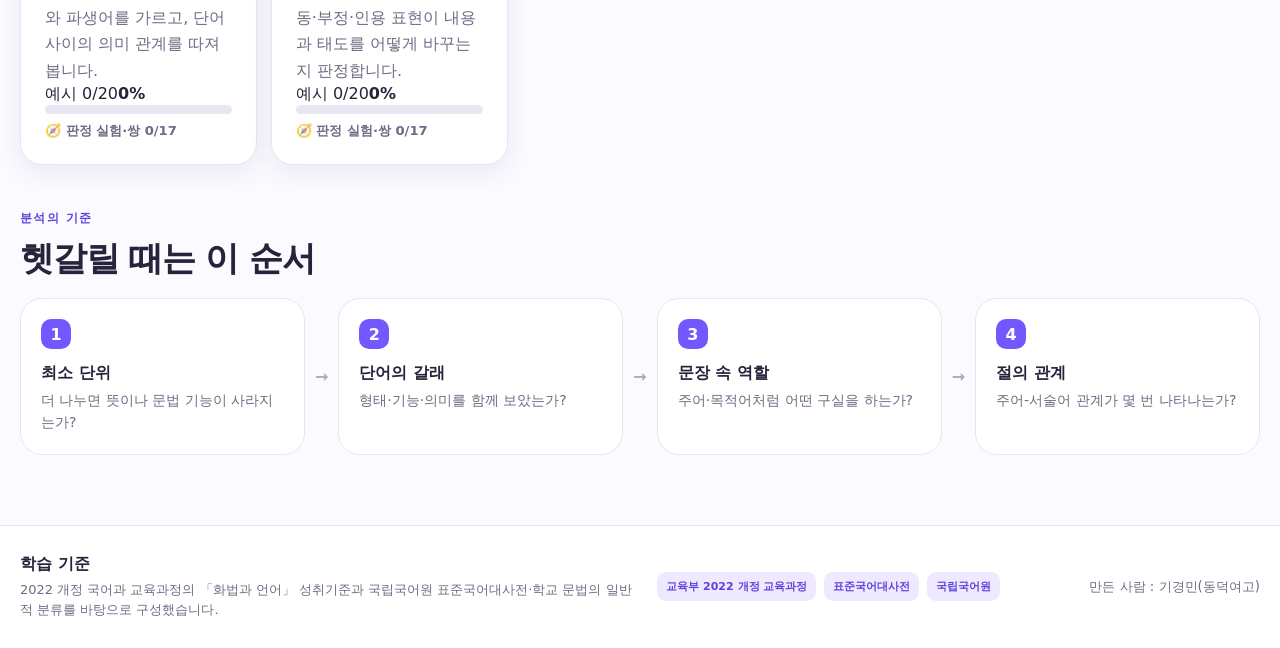
==== commit 2858850a: "feat: 말랑문법연구소 확장판 — 7단계·판정 실험실·헷갈리는 쌍·게임 요소 - 판정 실험실(판정 흐름·직접 실험·잘라 보기·친구 노트·〈보기〉)과 헷갈리는 쌍 추가 - STEP" ====
--- a/korean-grammar-lab/index.html
+++ b/korean-grammar-lab/index.html
@@ -4,10 +4,14 @@
   <meta charset="utf-8">
   <meta name="viewport" content="width=device-width, initial-scale=1, viewport-fit=cover">
   <meta name="theme-color" content="#7c5cff">
-  <meta name="description" content="2022 개정 교육과정에 맞춰 형태소·품사·문장 성분·문장 구조를 단계별로 익히는 인터랙티브 국어 문법 학습 앱">
-  <title>말랑문법 연구소 | 품사와 문장 구조</title>
+  <meta name="description" content="2022 개정 교육과정에 맞춰 형태소·품사·문장 성분·문장 구조·음운 변동·단어의 짜임과 의미·문법 요소를 단계별로 익히는 인터랙티브 국어 문법 학습 앱">
+  <title>말랑문법 연구소 | 화법과 언어 문법 7단계</title>
   <link rel="stylesheet" href="style.css">
-  <script src="script.js?v=20260729-2" defer></script>
+  <link rel="stylesheet" href="lab.css?v=20261126b">
+  <link rel="stylesheet" href="game.css?v=20261126b">
+  <script src="script.js?v=20261126b" defer></script>
+  <script src="lab.js?v=20261126b" defer></script>
+  <script src="game.js?v=20261126b" defer></script>
 </head>
 <body>
   <a class="skip-link" href="#mainContent">본문으로 바로 가기</a>
@@ -23,6 +27,7 @@
       </button>
 
       <div class="topbar-actions">
+        <button class="mini-stat rank-chip" id="rankChip" type="button" data-view="dex" aria-label="내 연구원 등급과 배지 도감"></button>
         <div class="mini-stat" aria-label="현재 획득한 별">
           <span aria-hidden="true">⭐</span>
           <strong id="starCount">0</strong>
@@ -52,11 +57,26 @@
       <button class="stage-tab" type="button" data-stage="structure">
         <span aria-hidden="true">🏗️</span><span>문장 구조</span>
       </button>
+      <button class="stage-tab" type="button" data-stage="phonology">
+        <span aria-hidden="true">🔊</span><span>음운 변동</span>
+      </button>
+      <button class="stage-tab" type="button" data-stage="word">
+        <span aria-hidden="true">🧱</span><span>단어 짜임</span>
+      </button>
+      <button class="stage-tab" type="button" data-stage="element">
+        <span aria-hidden="true">🎛️</span><span>문법 요소</span>
+      </button>
       <button class="stage-tab" type="button" data-view="quiz">
         <span aria-hidden="true">🎮</span><span>종합 게임</span>
       </button>
       <button class="stage-tab" type="button" data-view="review">
         <span aria-hidden="true">🎯</span><span>집중 복습</span>
+      </button>
+      <button class="stage-tab" type="button" data-view="speed">
+        <span aria-hidden="true">⚡</span><span>스피드 판정</span>
+      </button>
+      <button class="stage-tab" type="button" data-view="dex">
+        <span aria-hidden="true">🗂️</span><span>배지 도감</span>
       </button>
     </nav>
 
@@ -67,7 +87,7 @@
           <div class="hero-copy">
             <span class="eyebrow">말을 조각내고, 다시 문장으로!</span>
             <h1>품사와 문장 구조가<br><em>눈에 보이기</em> 시작해요.</h1>
-            <p>형태소 → 품사 → 문장 성분 → 문장 구조의 순서로 연결하면, 외우지 않아도 분석의 기준이 잡힙니다.</p>
+            <p>형태소 → 품사 → 문장 성분 → 문장 구조로 연결하고, 음운 변동 · 단어의 짜임과 의미 · 문법 요소까지 넓혀 가면 외우지 않아도 판정의 기준이 잡힙니다.</p>
             <div class="hero-actions">
               <button class="primary-button" id="startLearningButton" type="button">첫 단계 시작 <span aria-hidden="true">→</span></button>
               <button class="secondary-button" id="openTutorialButton" type="button">30초 사용법</button>
@@ -90,13 +110,15 @@
           <span class="standard-code">[12화언01-03]</span>
         </div>
 
+        <section class="rank-card" id="rankCard" aria-label="내 연구원 등급"></section>
+
         <section class="path-section" aria-labelledby="pathTitle">
           <div class="section-heading">
             <div>
               <span class="eyebrow">LEARNING PATH</span>
               <h2 id="pathTitle">한 단계씩 연결하기</h2>
             </div>
-            <p id="overallProgressText">0 / 4단계 학습 중</p>
+            <p id="overallProgressText">0 / 7단계 학습 중</p>
           </div>
           <div class="path-grid" id="pathGrid"></div>
         </section>
@@ -138,9 +160,12 @@
         <div class="micro-steps" role="list" aria-label="현재 단계의 학습 순서">
           <button class="micro-step is-active" type="button" data-mode="concept"><span>1</span>개념 지도</button>
           <button class="micro-step" type="button" data-mode="example"><span>2</span>예시 탐색</button>
-          <button class="micro-step" type="button" data-mode="practice"><span>3</span>직접 분류</button>
-          <button class="micro-step" type="button" data-mode="effect"><span>4</span>표현 효과</button>
-          <button class="micro-step" type="button" data-mode="review"><span>5</span>새 예시 복습</button>
+          <button class="micro-step" type="button" data-mode="lab"><span>3</span>판정 실험실</button>
+          <button class="micro-step" type="button" data-mode="pairs"><span>4</span>헷갈리는 쌍</button>
+          <button class="micro-step" type="button" data-mode="practice"><span>5</span>직접 분류</button>
+          <button class="micro-step" type="button" data-mode="effect"><span>6</span>표현 효과</button>
+          <button class="micro-step" type="button" data-mode="review"><span>7</span>새 예시 복습</button>
+          <button class="micro-step" type="button" data-mode="boss"><span>8</span>보스 실험</button>
         </div>
 
         <div class="stage-layout">
@@ -186,6 +211,24 @@
               </article>
             </section>
 
+            <section class="mode-panel" id="labPanel" data-mode-panel="lab">
+              <div class="panel-heading">
+                <div><span class="eyebrow">DECISION LAB</span><h2>판정 순서대로 따져 보기</h2></div>
+                <span class="example-count-badge" id="labCount"></span>
+              </div>
+              <p class="lab-intro">이름부터 고르지 말고, 수업에서 배운 질문을 차례로 던져 보세요. 어미를 붙여 보고, 빼 보고, 바꿔 보면 답이 보여요.</p>
+              <div id="labContent"></div>
+            </section>
+
+            <section class="mode-panel" id="pairPanel" data-mode-panel="pairs">
+              <div class="panel-heading">
+                <div><span class="eyebrow">CONFUSING PAIRS</span><h2>닮은 두 문장, 무엇이 갈랐을까</h2></div>
+                <span class="example-count-badge" id="pairCount"></span>
+              </div>
+              <p class="lab-intro">겉모습이 닮은 두 문장을 각각 판정한 다음, 둘을 가른 기준을 골라 보세요.</p>
+              <div id="pairContent"></div>
+            </section>
+
             <section class="mode-panel" id="practicePanel" data-mode-panel="practice">
               <div class="panel-heading">
                 <div><span class="eyebrow">QUICK CHECK</span><h2>직접 분류해 보기</h2></div>
@@ -214,6 +257,13 @@
               </div>
               <div id="stageReviewContent"></div>
             </section>
+
+            <section class="mode-panel" id="bossPanel" data-mode-panel="boss">
+              <div class="panel-heading">
+                <div><span class="eyebrow">BOSS LAB</span><h2>단계 보스 실험</h2></div>
+              </div>
+              <div id="bossContent"></div>
+            </section>
           </div>
         </div>
       </section>
@@ -224,9 +274,9 @@
           <div>
             <span class="eyebrow">MIXED CHALLENGE</span>
             <h1>문법 탐정 종합 게임</h1>
-            <p>형태소·품사·문장 성분·문장 구조를 섞어 12문제를 해결해 보세요.</p>
-          </div>
-          <div class="quiz-score-orbit"><span>최고 점수</span><strong id="bestScore">0</strong><small>/ 12</small></div>
+            <p>일곱 단계에서 두 문제씩, 14문제를 섞어 해결해 보세요.</p>
+          </div>
+          <div class="quiz-score-orbit"><span>최고 점수</span><strong id="bestScore">0</strong><small>/ 14</small></div>
         </div>
 
         <div class="quiz-shell">
@@ -236,13 +286,16 @@
               <article><span>🧪</span><strong>품사</strong><p>형태·기능·의미로 판별</p></article>
               <article><span>🎨</span><strong>문장 성분</strong><p>문장 안에서의 역할 확인</p></article>
               <article><span>🏗️</span><strong>문장 구조</strong><p>절의 수와 관계 파악</p></article>
-            </div>
-            <button class="primary-button large" id="startQuizButton" type="button">12문제 도전하기</button>
+              <article><span>🔊</span><strong>음운 변동</strong><p>음운 개수로 유형 판정</p></article>
+              <article><span>🧱</span><strong>단어 짜임</strong><p>둘로 나눠 합성·파생 판정</p></article>
+              <article><span>🎛️</span><strong>문법 요소</strong><p>높임·시간·피동·부정</p></article>
+            </div>
+            <button class="primary-button large" id="startQuizButton" type="button">14문제 도전하기</button>
           </div>
 
           <div class="quiz-play is-hidden" id="quizPlayPanel">
             <div class="quiz-topline">
-              <span id="quizNumber">1 / 12</span>
+              <span id="quizNumber">1 / 14</span>
               <div class="progress-track"><span id="quizProgressBar"></span></div>
               <strong id="quizLiveScore">0점</strong>
             </div>
@@ -271,6 +324,30 @@
           <button class="secondary-button" id="clearWrongButton" type="button">오답 기록만 비우기</button>
         </div>
         <div class="review-dashboard" id="reviewDashboard"></div>
+      </section>
+
+      <!-- 스피드 판정: 60초 동안 두 답 가운데 하나를 고른다. 최고 기록만 이 브라우저에 저장한다. -->
+      <section class="view" id="speedView" data-view-panel="speed">
+        <div class="review-hero">
+          <div>
+            <span class="eyebrow">SPEED JUDGE</span>
+            <h1>60초 스피드 판정</h1>
+            <p>기준이 몸에 붙었는지 빠르게 확인해 보세요. 틀린 문제는 끝나고 다시 보여 줘요.</p>
+          </div>
+        </div>
+        <div id="speedContent"></div>
+      </section>
+
+      <!-- 배지 도감: 배지 · 보스 격파 · 헷갈리는 쌍 카드 모음 -->
+      <section class="view" id="dexView" data-view-panel="dex">
+        <div class="review-hero">
+          <div>
+            <span class="eyebrow">COLLECTION</span>
+            <h1>배지 도감</h1>
+            <p>모은 배지와 보스 격파 기록, 풀어 낸 헷갈리는 쌍 카드를 한눈에 봅니다. 빈 카드를 누르면 그 단계로 가요.</p>
+          </div>
+        </div>
+        <div id="dexContent"></div>
       </section>
     </main>
 
@@ -296,9 +373,12 @@
       <ol class="tutorial-list">
         <li><span>1</span><div><strong>개념 지도</strong><p>분류 기준과 큰 관계를 먼저 봅니다.</p></div></li>
         <li><span>2</span><div><strong>예시 탐색</strong><p>색 조각을 눌러 분석 근거를 확인합니다.</p></div></li>
-        <li><span>3</span><div><strong>직접 분류</strong><p>답을 고르면 즉시 왜 맞고 틀렸는지 알려 줍니다.</p></div></li>
-        <li><span>4</span><div><strong>표현 효과</strong><p>문법 선택이 문장의 느낌을 어떻게 바꾸는지 비교합니다.</p></div></li>
-        <li><span>5</span><div><strong>집중 복습</strong><p>오답과 같은 개념을 새로운 예시로 다시 만납니다.</p></div></li>
+        <li><span>3</span><div><strong>판정 실험실</strong><p>어미 붙여 보기, 빼 보기, 잘라 보기로 판정 순서를 따라갑니다.</p></div></li>
+        <li><span>4</span><div><strong>헷갈리는 쌍</strong><p>닮은 두 문장을 견주어 둘을 가른 기준을 찾습니다.</p></div></li>
+        <li><span>5</span><div><strong>직접 분류</strong><p>답을 고르면 바로 왜 맞고 틀렸는지 알려 줍니다.</p></div></li>
+        <li><span>6</span><div><strong>표현 효과</strong><p>문법 선택이 문장의 느낌을 어떻게 바꾸는지 견주어 봅니다.</p></div></li>
+        <li><span>7</span><div><strong>집중 복습</strong><p>오답과 같은 개념을 새로운 예시로 다시 만납니다.</p></div></li>
+        <li><span>8</span><div><strong>보스 실험 · 스피드 판정</strong><p>실험을 다 풀면 보스가 열려요. 별을 모아 연구원 등급을 올리고 배지를 모읍니다.</p></div></li>
       </ol>
       <button class="primary-button full-width" value="close">알겠어요, 시작!</button>
     </form>
--- a/korean-grammar-lab/lab.css
+++ b/korean-grammar-lab/lab.css
@@ -0,0 +1,105 @@
+/* 판정 실험실 · 헷갈리는 쌍 (2026-11-26) */
+.lab-intro { margin: -4px 0 16px; color: var(--muted, #6b6780); line-height: 1.6; }
+.lab-empty { padding: 30px; text-align: center; color: var(--muted, #6b6780); }
+
+.stage-main-card, #labContent, #pairContent { min-width: 0; }
+.lab-chips { max-width: 100%; display: flex; gap: 8px; overflow-x: auto; padding: 3px 3px 10px; margin-bottom: 6px; scrollbar-width: thin; }
+.lab-chip { flex: 0 0 auto; display: inline-flex; align-items: center; gap: 6px; padding: 8px 12px; border: 1px solid #e3ddef; border-radius: 999px; background: white; font: inherit; font-size: .88rem; font-weight: 700; color: var(--ink, #27233a); cursor: pointer; white-space: nowrap; }
+.lab-chip:hover { border-color: var(--stage-accent, #7557ff); }
+.lab-chip.is-active { background: var(--stage-accent, #7557ff); border-color: var(--stage-accent, #7557ff); color: white; }
+.lab-chip.is-done:not(.is-active) { background: var(--stage-soft, #eee9ff); }
+.lab-chip b { color: var(--success, #20a887); }
+.lab-chip.is-active b { color: white; }
+.lab-chip em { font-style: normal; font-size: .72rem; padding: 1px 6px; border-radius: 999px; background: #fff0f3; color: var(--danger, #e2456b); }
+
+.lab-card { border: 1px solid #ebe6f4; border-radius: 22px; background: white; padding: 22px; box-shadow: var(--shadow-sm, 0 4px 14px rgba(40, 30, 80, .06)); }
+.lab-card-top { display: flex; justify-content: space-between; align-items: center; gap: 10px; }
+.lab-type { display: inline-flex; gap: 6px; padding: 5px 11px; border-radius: 999px; background: var(--stage-soft, #eee9ff); color: var(--stage-accent, #7557ff); font-weight: 800; font-size: .85rem; }
+.lab-pos { color: var(--muted, #6b6780); font-size: .85rem; font-weight: 700; }
+.lab-title { margin: 12px 0 10px; font-size: 1.25rem; }
+.lab-sentence { padding: 16px 18px; border-radius: 16px; background: #faf8ff; border: 1px dashed #d9d0f0; font-size: 1.18rem; font-weight: 800; line-height: 1.7; }
+.lab-hl { background: none; color: var(--stage-accent, #7557ff); text-decoration: underline; text-decoration-thickness: 3px; text-underline-offset: 6px; }
+.lab-ctx { margin: 8px 2px 0; color: var(--muted, #6b6780); font-size: .92rem; }
+.lab-criterion { margin: -2px 0 12px; padding: 9px 13px; border-radius: 12px; background: var(--yellow-soft, #fff5d9); font-weight: 700; font-size: .92rem; }
+.lab-body { margin-top: 16px; }
+
+.lab-step { display: grid; grid-template-columns: 34px 1fr; gap: 12px; padding: 12px 0; border-top: 1px solid #f0ecf7; }
+.lab-step:first-child { border-top: 0; }
+.lab-num { display: grid; place-items: center; width: 30px; height: 30px; border-radius: 50%; background: var(--stage-soft, #eee9ff); color: var(--stage-accent, #7557ff); font-weight: 900; }
+.lab-step.is-done .lab-num { background: var(--success, #20a887); color: white; }
+.lab-step.is-later { opacity: .45; }
+.lab-q { margin: 4px 0 10px; font-weight: 800; line-height: 1.55; }
+.lab-ans { margin: 4px 0; font-weight: 800; color: var(--success, #20a887); }
+.lab-ok { margin: 4px 0 0; color: var(--muted, #6b6780); line-height: 1.6; font-size: .94rem; }
+.lab-hint { color: var(--muted, #6b6780); font-size: .92rem; }
+
+.lab-try { display: inline-flex; align-items: center; gap: 6px; margin: 0 8px 8px 0; padding: 10px 14px; border: 2px dashed var(--stage-accent, #7557ff); border-radius: 14px; background: white; color: var(--stage-accent, #7557ff); font: inherit; font-weight: 800; cursor: pointer; }
+.lab-try:hover { background: var(--stage-soft, #eee9ff); }
+.lab-try.is-tried { border-style: solid; background: var(--stage-soft, #eee9ff); }
+.lab-acts { display: flex; flex-wrap: wrap; }
+.lab-results { margin: 2px 0 10px; }
+.lab-tryres { margin: 4px 0 10px; padding: 10px 13px; border-radius: 12px; background: #f4fbf8; border-left: 4px solid var(--mint, #20a887); line-height: 1.6; }
+.lab-tryres b { margin-right: 6px; }
+
+.lab-options { display: grid; grid-template-columns: repeat(auto-fit, minmax(180px, 1fr)); gap: 9px; }
+.lab-options.is-vertical { grid-template-columns: 1fr; }
+.lab-options.is-compact { grid-template-columns: 1fr; }
+.lab-options .option-button { min-height: 48px; text-align: left; line-height: 1.5; }
+.lab-no { margin-right: 8px; color: var(--stage-accent, #7557ff); }
+.lab-fb { display: none; margin-top: 10px; padding: 11px 14px; border-radius: 12px; line-height: 1.6; }
+.lab-fb.is-visible { display: block; }
+.lab-fb.wrong { background: #fff0f3; color: #b8264d; }
+.lab-fb.correct { background: #e9fbf5; color: #13795f; }
+
+.lab-end { margin-top: 14px; padding: 14px 16px; border-radius: 16px; background: #e9fbf5; border: 1px solid #bfeadb; line-height: 1.65; }
+.lab-end strong { display: block; margin-bottom: 4px; color: #13795f; }
+.lab-end p { margin: 0; }
+.lab-next { margin-top: 14px; }
+.lab-row { display: flex; flex-wrap: wrap; gap: 10px; margin-top: 14px; }
+
+/* 잘라 보기 */
+.cut-line { display: flex; flex-wrap: wrap; gap: 18px; padding: 18px; border-radius: 16px; background: #faf8ff; }
+.cut-word { display: inline-flex; align-items: center; }
+.cut-syl { font-size: 1.7rem; font-weight: 900; padding: 0 1px; }
+.cut-gap { width: 26px; height: 46px; margin: 0 1px; border: 1px dashed #cfc5ea; border-radius: 8px; background: white; color: var(--stage-accent, #7557ff); font-size: 1.4rem; font-weight: 900; cursor: pointer; padding: 0; }
+.cut-gap:hover:not(:disabled) { background: var(--stage-soft, #eee9ff); }
+.cut-gap.is-on { border-style: solid; border-color: var(--stage-accent, #7557ff); background: var(--stage-soft, #eee9ff); }
+.cut-gap:disabled { cursor: default; }
+
+/* 친구 노트 */
+.lab-note { padding: 16px 18px 12px; border-radius: 16px; background: #fffdf4; border: 1px solid #efe6c6; border-left: 4px solid #f3b8c4; }
+.lab-line + .lab-line { border-top: 1px dashed #efe6c6; border-radius: 0; }
+.lab-note-who { margin: 0 0 8px; font-weight: 800; }
+.lab-line { display: block; width: 100%; margin: 2px 0; padding: 8px 10px; border: 0; border-radius: 10px; background: transparent; font: inherit; text-align: left; line-height: 1.5; cursor: pointer; }
+.lab-line:hover:not(:disabled) { background: rgba(117, 87, 255, .08); }
+.lab-line small { margin-left: 8px; color: var(--success, #20a887); font-weight: 700; }
+.lab-line.is-fine { opacity: .75; }
+.lab-line.is-bad { background: #fff0f3; color: #b8264d; text-decoration: line-through; text-decoration-color: rgba(184, 38, 77, .6); font-weight: 800; }
+.lab-line:disabled { cursor: default; }
+
+/* 〈보기〉 */
+.lab-bogi { position: relative; margin: 6px 0 14px; padding: 20px 18px 14px; border: 1.5px solid #cfc7e2; border-radius: 12px; line-height: 1.7; }
+.lab-bogi > span { position: absolute; top: -12px; left: 50%; transform: translateX(-50%); padding: 0 10px; background: white; font-weight: 800; }
+.lab-bogi p { margin: 0; }
+.lab-bogi ul { margin: 10px 0 0; padding-left: 4px; list-style: none; }
+.lab-bogi li { margin: 3px 0; }
+
+/* 헷갈리는 쌍 */
+.pair-grid { display: grid; grid-template-columns: 1fr 1fr; gap: 14px; }
+.pair-side { position: relative; padding: 16px; border-radius: 18px; border: 1px solid #ebe6f4; background: #fdfcff; }
+.pair-side.is-solved { border-color: #bfeadb; background: #f6fdfa; }
+.pair-side .lab-sentence { font-size: 1.05rem; }
+.pair-tag { position: absolute; top: -11px; left: 14px; padding: 1px 10px; border-radius: 999px; background: var(--stage-accent, #7557ff); color: white; font-weight: 900; font-size: .85rem; }
+.pair-key { margin-top: 16px; padding: 16px; border-radius: 16px; background: var(--yellow-soft, #fff5d9); }
+
+/* 홈 카드 진도 */
+.path-lab { display: block; margin-top: 8px; font-size: .82rem; font-weight: 700; color: var(--muted, #6b6780); }
+
+@media (max-width: 720px) {
+  .lab-card { padding: 16px; border-radius: 18px; }
+  .pair-grid { grid-template-columns: 1fr; gap: 18px; }
+  .lab-sentence { font-size: 1.05rem; }
+  .cut-syl { font-size: 1.45rem; }
+  .cut-gap { width: 24px; height: 42px; }
+  .lab-options { grid-template-columns: 1fr; }
+}
--- a/korean-grammar-lab/game.css
+++ b/korean-grammar-lab/game.css
@@ -0,0 +1,90 @@
+/* 게임 요소 · 일곱 단계 배치 (2026-11-26 확장판) */
+.path-grid { grid-template-columns: repeat(auto-fill, minmax(220px, 1fr)); }
+.mission-grid { grid-template-columns: repeat(auto-fill, minmax(150px, 1fr)); }
+
+/* 연구원 등급 */
+.rank-chip { gap: 6px; white-space: nowrap; }
+.rank-chip strong { font-size: .85rem; }
+.rank-card { display: flex; flex-wrap: wrap; align-items: center; justify-content: space-between; gap: 18px; margin: 22px 0 6px; padding: 20px 22px; border-radius: 24px; background: linear-gradient(120deg, #fff7e0, #f1ecff); border: 1px solid #ece3c8; box-shadow: var(--shadow-sm, 0 4px 14px rgba(40, 30, 80, .06)); }
+.rank-main { display: flex; align-items: center; gap: 16px; flex: 1 1 320px; min-width: 0; }
+.rank-icon { display: grid; place-items: center; width: 64px; height: 64px; flex: 0 0 64px; border-radius: 20px; background: white; font-size: 2rem; box-shadow: 0 4px 12px rgba(0, 0, 0, .06); }
+.rank-main h2 { margin: 2px 0 8px; font-size: 1.35rem; }
+.rank-main p { margin: 8px 0 0; color: var(--muted, #6b6780); font-size: .9rem; line-height: 1.5; }
+.rank-bar { height: 12px; border-radius: 999px; background: rgba(255, 255, 255, .9); overflow: hidden; border: 1px solid #e6dcc0; }
+.rank-bar span { display: block; height: 100%; border-radius: inherit; background: linear-gradient(90deg, #f5b83d, #7557ff); transition: width .5s; }
+.rank-stats { display: flex; gap: 10px; flex-wrap: wrap; }
+.rank-stats button { display: grid; gap: 2px; min-width: 92px; padding: 10px 14px; border: 1px solid #e6dcc0; border-radius: 16px; background: white; font: inherit; cursor: pointer; text-align: center; }
+.rank-stats button:hover { border-color: var(--purple, #7557ff); }
+.rank-stats b { font-size: 1.2rem; }
+.rank-stats span { color: var(--muted, #6b6780); font-size: .8rem; font-weight: 700; }
+
+/* 보스 실험 */
+.boss-card { padding: 26px 22px; border-radius: 22px; background: white; border: 1px solid #ebe6f4; text-align: center; box-shadow: var(--shadow-sm, 0 4px 14px rgba(40, 30, 80, .06)); }
+.boss-card.is-locked { background: #f7f6fa; color: var(--muted, #6b6780); }
+.boss-card.is-play { text-align: left; }
+.boss-card.is-win { background: #f3fcf8; border-color: #bfeadb; }
+.boss-card.is-lose { background: #fff5f7; border-color: #f6c9d4; }
+.boss-face { font-size: 3rem; line-height: 1; margin-bottom: 8px; }
+.boss-card h3 { margin: 6px 0 10px; font-size: 1.3rem; }
+.boss-card p { line-height: 1.6; }
+.boss-done { display: inline-block; margin-left: 6px; padding: 2px 10px; border-radius: 999px; background: var(--success, #20a887); color: white; font-size: .8rem; vertical-align: middle; }
+.boss-hearts { font-size: 1.3rem; letter-spacing: 2px; }
+.boss-top, .speed-top { display: flex; justify-content: space-between; align-items: center; margin-bottom: 10px; font-weight: 800; }
+.boss-card .progress-track { margin-bottom: 14px; }
+.boss-q { margin: 14px 0 8px; font-size: 1.15rem; line-height: 1.5; }
+.boss-card .lab-row, .boss-card .primary-button { justify-content: center; }
+.boss-card.is-play .lab-next { margin-top: 12px; }
+
+/* 스피드 판정 */
+.speed-card { max-width: 720px; margin: 0 auto; padding: 28px 24px; border-radius: 24px; background: white; border: 1px solid #ebe6f4; text-align: center; box-shadow: var(--shadow-sm, 0 4px 14px rgba(40, 30, 80, .06)); }
+.speed-card.is-play { text-align: left; }
+.speed-big { font-size: 3.2rem; line-height: 1; }
+.speed-card h2 { margin: 8px 0; font-size: 1.6rem; }
+.speed-card p { line-height: 1.6; }
+.speed-best b { font-size: 1.4rem; color: var(--purple, #7557ff); }
+.speed-time { font-size: 1.4rem; color: #e2456b; }
+.speed-top strong { font-size: 1.3rem; }
+.speed-track span { background: linear-gradient(90deg, #e2456b, #f5b83d); transition: width .1s linear; }
+.speed-options { display: grid; grid-template-columns: 1fr 1fr; gap: 12px; margin-top: 14px; }
+.speed-options .option-button { min-height: 64px; font-size: 1.02rem; text-align: center; }
+.speed-flash { min-height: 1.6em; margin: 12px 0 0; font-weight: 800; text-align: center; }
+.speed-flash.ok { color: var(--success, #20a887); }
+.speed-flash.no { color: #e2456b; }
+.speed-log { margin: 14px auto; padding: 12px 16px; max-width: 520px; border-radius: 14px; background: #fff7f9; text-align: left; }
+.speed-log p { margin: 4px 0; font-size: .92rem; }
+
+/* 배지 도감 */
+.dex-section { margin: 22px 0; }
+.dex-section h2 { font-size: 1.15rem; margin: 0 0 12px; }
+.dex-section h2 small { color: var(--muted, #6b6780); font-weight: 700; margin-left: 6px; }
+.badge-grid { display: grid; grid-template-columns: repeat(auto-fill, minmax(170px, 1fr)); gap: 12px; }
+.badge-card { padding: 16px 14px; border-radius: 18px; background: #f5f4f8; border: 1px dashed #d8d3e4; text-align: center; color: var(--muted, #6b6780); }
+.badge-card.is-on { background: white; border: 1px solid #f0dca0; color: var(--ink, #27233a); box-shadow: 0 4px 14px rgba(239, 164, 47, .15); }
+.badge-card:not(.is-on) .badge-icon { filter: grayscale(1); opacity: .55; }
+.badge-icon { display: block; font-size: 2rem; margin-bottom: 6px; }
+.badge-card strong { display: block; margin-bottom: 4px; }
+.badge-card p { margin: 0; font-size: .82rem; line-height: 1.45; }
+.boss-strip { display: flex; flex-wrap: wrap; gap: 8px; }
+.boss-chip { display: inline-flex; align-items: center; gap: 6px; padding: 9px 14px; border-radius: 999px; border: 1px solid #e3ddef; background: #f7f6fa; font: inherit; font-weight: 700; color: var(--muted, #6b6780); cursor: pointer; }
+.boss-chip.is-on { background: var(--chip); border-color: var(--chip); color: white; }
+.dex-grid { display: grid; grid-template-columns: repeat(auto-fill, minmax(220px, 1fr)); gap: 12px; }
+.dex-card { display: block; min-height: 120px; padding: 14px; border-radius: 18px; border: 1px dashed var(--chip); background: white; font: inherit; text-align: left; line-height: 1.5; }
+button.dex-card { display: grid; place-items: center; gap: 4px; text-align: center; color: var(--muted, #6b6780); cursor: pointer; }
+button.dex-card span { font-size: 1.8rem; }
+.dex-card.is-on { border-style: solid; background: var(--chip-soft); }
+.dex-card strong { display: block; margin-bottom: 6px; }
+.dex-card p { margin: 3px 0; font-size: .9rem; }
+.dex-card p b { color: var(--chip); }
+.dex-card small { display: block; margin-top: 6px; color: var(--muted, #6b6780); }
+
+@media (max-width: 520px) { .rank-chip { display: none; } }
+@media (max-width: 720px) {
+  .rank-chip strong { display: none; }
+  .rank-card { padding: 16px; }
+  .rank-stats { width: 100%; }
+  .rank-stats button { flex: 1; min-width: 0; padding: 8px; }
+  .speed-options { grid-template-columns: 1fr; }
+  .badge-grid { grid-template-columns: 1fr 1fr; gap: 8px; }
+  .badge-card { padding: 12px 8px; }
+  .speed-card, .boss-card { padding: 20px 16px; }
+}
